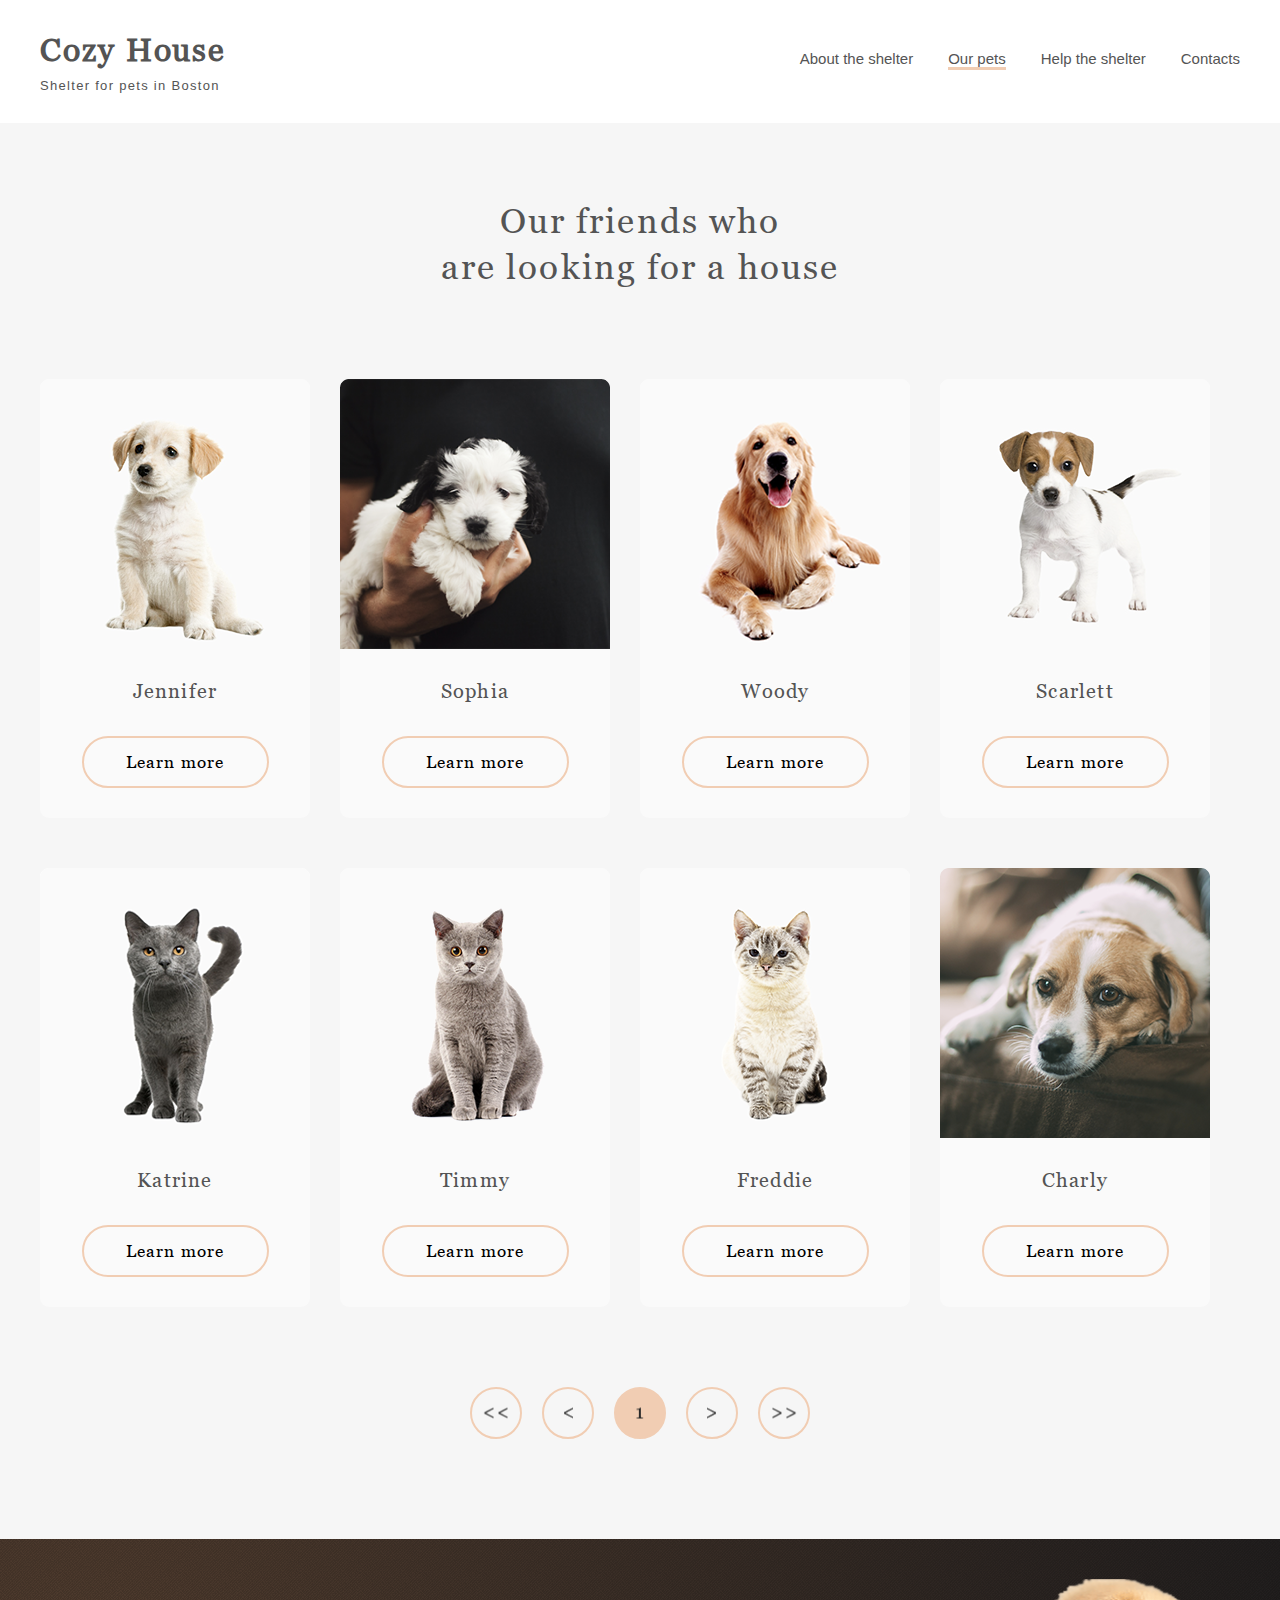
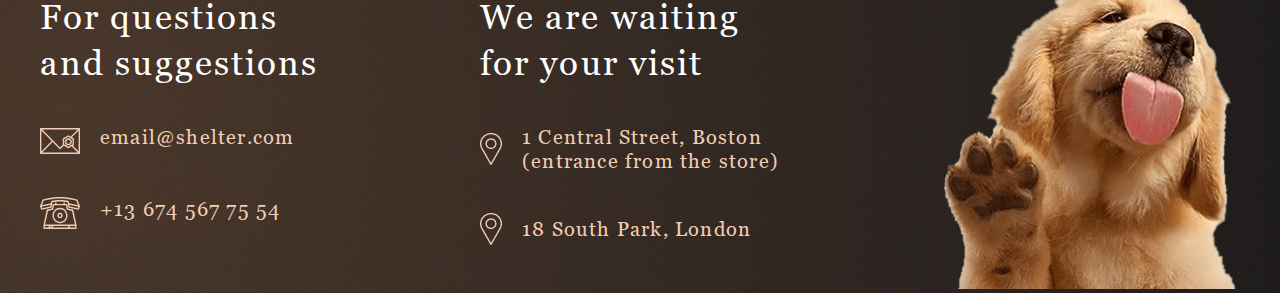
==== our_pets.html @ 8709ad4c "init: start project" ====
<!DOCTYPE html>
<html lang="en">
<head>
    <meta charset="UTF-8">
    <meta http-equiv="X-UA-Compatible" content="IE=edge">
    <meta name="viewport" content="width=device-width, initial-scale=1.0">
    <link rel="icon" href="./icons8-кошачий-след-16.png" type="image/x-icon">
    <title>Our_pets</title>
    <link rel="stylesheet" href="./css/style.css">
    <link rel="stylesheet" href="./css/media.css">
    <script src="./script.js" defer type="module"></script>
</head>
<body>
    <header class="header our_pets_header">
        <div hidden class="shadow"></div>
        <div class="container">
            <div class="header_wrapper our_pets_header_wrapper">
                <div class="header_nav">
                    <div class="logo">
                        <h1><a class="our_pets_header__color" href="index.html">Cozy House</a></h1>
                        <p class="our_pets_header__color">Shelter for pets in Boston</p>
                    </div>
                    <div class="burger_img">
                        <span></span><span></span><span></span>
                    </div>
                    <div class="nav_items" >
                        <nav class="navigation">
                            <ul>
                                <li><a class="nav_link our_pets_header__color" href="index.html">About the shelter</a></li>
                                <li><a class="nav_link our_pets_header__color activ" href="#our_pets_page">Our pets</a></li>
                                <li><a class="nav_link our_pets_header__color" href="index.html#help">Help the shelter</a></li>
                                <li><a class="nav_link our_pets_header__color" href="#contacts">Contacts</a></li>
                            </ul>
                        </nav>
                    </div>
                </div>
            </div>
        </div>
    </header>
    <main>
        <section id="our_pets_page" class="our_pets_wrapper our_pets_slider_items">
            <div class="container">
                <div class="pets_wrapper our_pets_wrapper_768">
                    <h3>Our friends who <br> are looking for a house</h3>
                    <div class="pets_slider our_pets_slider">
                        <div class="pets_slider_wrapper our_pets_slider_wrapper">
                            <div class="pets_slider_items our_pets_slider__wrap">
                                <!-- карточки питомцев генерируются из файла js  -->
                            </div>
                        </div>
                        <div class="pets_modal_wrapper">
                            <div class="pets_modal">
                                <div class="pets_modal_items">
                                    <!-- модальные окна  генерируются из файла js -->
                                </div>
                            </div>
                        </div>
                        <div id="buttons" class="our_pets_nav">
                            <div data-button class="our_pets_nav_item img_rotate"><img src="img/our_pets_img/right2.png" alt="arrow"></div>
                            <div data-button class="our_pets_nav_item img_rotate"><img src="img/our_pets_img/right1.png" alt="arrow"></div>
                            <div data-button class="our_pets_nav_item our_pets_nav_item_color"><img src="img/our_pets_img/1.png" alt="1"> </div>
                            <div data-button class="our_pets_nav_item"><img src="img/our_pets_img/right1.png" alt="arrow"></div>
                            <div data-button class="our_pets_nav_item"><img src="img/our_pets_img/right2.png" alt="arrow"></div>
                        </div>
                    </div>
                </div>
            </div>
        </section>
    </main>
    <footer  class="footer">
        <div class="container">
            <div class="footer_wrapper our_footer_wrapper">
                <div id="contacts" class="footer_contacts">
                    <h3 class="footer_subtittle">For questions and suggestions</h3>
                    <div class="contacts_mail contacts_item">
                        <img src="img/main_img/icon-email.svg" alt="email">
                        <a class="contacts_sub_item" href="mailto:email@shelter.com">email@shelter.com</a>
                    </div>
                    <div class="contacts_tel contacts_item">
                        <img src="img/main_img/icon-phone.svg" alt="phone">
                        <a class="contacts_sub_item" href="tel:+136745677554">+13 674 567 75 54</a>
                    </div>
                </div>
                <div class="footer_locations">
                    <h3 class="footer_subtittle">We are waiting for your visit</h3>
                    <div class="location_boston contacts_item">
                        <a href="https://goo.gl/maps/5yMMg4SWyN7D7pLT8" target="_blank">
                            <img src="img/main_img/icon-marker.png" alt="marker">
                            <p class="contacts_sub_item">1 Central Street, Boston (entrance from the store)</p>
                        </a>
                    </div>
                    <div class="location_london contacts_item">
                        <a href="https://goo.gl/maps/LT6GPy8SEJNLfkn78" target="_blank">
                            <img src="img/main_img/icon-marker.png" alt="marker">
                            <p class="contacts_sub_item">18 South Park, London </p>
                        </a>
                    </div>
                </div>
                <div class="footer_img">
                    <img src="img/main_img/footer-puppy.png" alt="puppy">
                </div>
            </div>
        </div>
    </footer>
</body>
</html>
---- css/style.css ----
* {
    box-sizing: border-box;
    margin: 0;
    padding: 0;
}

@font-face {
    font-family: arial;
    src: url(../fonts/arial/arial-regular.ttf);
    font-family: arial;
    src: url(../fonts/arial/arial-italic.ttf);
    font-family: georgia;
    src: url(../fonts/georgia/georgia-regular.ttf);
}

html {
    scroll-behavior: smooth;  
}

.container {
    max-width: 1280px;
    margin: 0 auto;
}

.shadow {
    position:fixed;
    left:0;
    top:0;
    height:100vh;
    width:100vw;
    background:#000;
    opacity:0.5;
    z-index: 6;
}

ul li {
    list-style-type: none;
}

a {
    text-decoration: none;
    color: black;
}

button,
.button {
    cursor: pointer;
    height: 52px;
    font-family: 'Georgia';
    font-style: normal;
    font-weight: 400;
    font-size: 17px;
    border-radius: 100px;
    letter-spacing: 0.06em;
}

.button__hover:hover {
    background: #fbe4d3;
    transition: all 0.5s;
}

h2 {
    font-family: 'Georgia';
    font-weight: 400;
    font-size: 44px;
    line-height: 130%;
    color: #FFFFFF;
}

h3 {
    font-family: 'Georgia';
    font-weight: 400;
    font-size: 35px;
    line-height: 130%;
    letter-spacing: 0.06em;
    color: #545454;
}

.header {
    background: url(../img/main_img/noise_transparent.png), radial-gradient(100% 215.42% at 0% 0%, #5B483A 0%, #262425 100%), #211F20;
}

.header_wrapper {
    padding: 30px 40px 0;
}

.header_nav {
    display: flex;
    justify-content: space-between;
}

.logo p {
    font-family: 'Arial';
    font-size: 13px;
    color: #FFFFFF;
    letter-spacing: 0.1em;
    margin-top: 10px;
}

h1 {
    font-family: 'Georgia';
    font-size: 32px;
    letter-spacing: 0.06em;
    margin: 0;
}

h1 a {
    color: #F1CDB3;
}

.navigation ul {
    display: flex;
}

.navigation ul li {
    margin-top: 20px;
}

.activ {
    border-bottom: 3px solid #F1CDB3;
}

.nav_link {
    font-family: 'Arial';
    font-size: 15px;
    color: #CDCDCD;
    margin-left: 35px;
}

.nav_link:hover {
    color: #FAFAFA;
}

.nav_link:active {
    border-bottom: 3px solid #F1CDB3;
    transition: all 0.3s;
}

.not_only {
    display: flex;
    padding: 0 40px 0;
}

.not_only .descr {
    align-self: center;
}

.not_only .descr h2 {
    max-width: 310px;
}

.not_only .descr p {
    font-family: 'Arial';
    font-style: normal;
    font-weight: 400;
    font-size: 15px;
    line-height: 160%;
    color: #CDCDCD;
    margin-top: 42px;
    margin-bottom: 42px;
}

.button {
    display: block;
    width: 207px;
    background: #F1CDB3;
    text-align: center;
    padding: 18px;
}

.not_only .descr button:hover {
    background: #f9e6d8;
    transition: all 0.5s;
}

.img_main {
    height: 728px;
    margin-top: 90px;
    margin-left: 42px;
}

.about {
    background-color: #FFFFFF;
}

.about_wrapper {
    display: flex;
    justify-content: space-evenly;
    padding: 80px 40px 100px;
}
.about_img {
    margin-left: 45px;
}
.about_descr {
    max-width: 430px;
    margin-right: 45px;
}

.about_descr h3 {
    margin-top: 14px;
    max-width: 370px;
}

.about_descr p {
    margin-top: 25px;
    line-height: 148%;
    max-width: 430px;
}

.pets {
    background-color: #F6F6F6;
}

.pets_wrapper {
    padding: 80px 40px 100px;
}

.pets_wrapper h3,
.help_wrapper h3 {
    max-width: 400px;
    text-align: center;
    margin: -5px auto;
}

.pets_slider {
    max-width: 1200px;
    display: flex;
    justify-content: space-between;
    align-items: center;
}

.pets_slider_wrapper {
    max-width: 990px;
    overflow: hidden;
}

.pets_slider_items {
    max-width: 1200px;
    margin: 60px 0;
    display: flex;
    transition: all 0.5s;
}

.pets_slider_item {
    width: 270px;
    margin-right: 90px;
}

.slider_items_arrow {
    align-self: center;
    display: block;
    width: 52px;
    height: 52px;
    border: 2px solid #F1CDB3;
    background-color: #F6F6F6;
    border-radius: 50%;
    background-image: url('../img/main_img/Arrow.png');
    background-size: 14px 6px;
    background-repeat: no-repeat;
    background-position: right 45% bottom 50%;
    z-index: 4;
}

.slider_items_arrow:hover {
    cursor: pointer;
    background: #FDDCC4;
    transition: 0.5s;
    background-image: url('../img/main_img/Arrow.png');
    background-size: 14px 6px;
    background-repeat: no-repeat;
    background-position: right 45% bottom 50%;
}

.arrow__start {
    transform: rotate(180deg);
}

.pets_slider_item {
    display: flex;
    flex-direction: column;
    align-items: center;
    background: #FAFAFA;
    border-radius: 9px;
    cursor: pointer;
    margin-bottom: 20px;
}

.pets_slider_item:hover {
    box-shadow: 1px -1px 10px 1px rgba(34, 60, 80, 0.2);
    transition: 0.5s;
}

.pets_slider_item p {
    font-family: 'Georgia';
    font-style: normal;
    font-weight: 400;
    font-size: 20px;
    letter-spacing: 0.06em;
    color: #545454;
    margin-top: 30px;
}

.pets_slider_item button {
    width: 187px;
    border: 2px solid #F1CDB3;
    margin-top: 33px;
    margin-bottom: 30px;
    background: #FAFAFA;
}

.pets_slider_btn {
    display: block;
    margin: 0 auto;
    width: 261px;
    background: #F1CDB3;
    border: none;
    letter-spacing: 0.06em;
}

.pets_modal_item {
    max-width: 950px;
    display: flex;
    justify-content: space-between;
    position: fixed;
    z-index: 10;
    top: 50%;
    left: 50%;
    transform: translate(-50%, -50%);
    background: #FAFAFA;
    padding: 20px;
    box-shadow: 0px 2px 35px 14px rgba(13, 13, 13, 0.04);
    border-radius: 15px;
}

.pets_modal_item__hidden {
    display: none;
}

.modal_cross {
    position: absolute;
    top: -45px;
    right: -45px;
    border: 2px solid #F1CDB3;
    border-radius: 100px;
    width: 50px;
    height: 50px;
    padding: 10px;
}

.modal_cross:hover {
    background-color: #f0a773;
}

.modal_cross img {
    margin-top: 7px;
    margin-left: 8px;
}

.pets_modal_item h3 {
    text-align: left;
    margin: 0;
    margin-bottom: 10px;
}

.pets_modal_img {
    margin-right: 30px;
    align-self: center;
}

.pets_modal_img img {
    width: 500px;
    height: 500px;
}

.pets_modal_item p {
    font-family: 'Georgia';
    font-weight: 400;
    font-size: 15px;
    line-height: 110%;
    letter-spacing: 0.06em;
    color: #000000;
    margin-top: 40px;
}

.pets_modal_item span {
    font-weight: 900;
}

.pets_modal_item ul {
    margin-top: 40px;
}

.pets_modal_item ul li {
    margin-bottom: 10px;
}

.pets_modal_item li::before {
    color: #F1CDB3; /* Цвет маркера */
    content: "▪"; /* Сам маркер */
    padding-right: 10px; /* Расстояние от маркера до текста */
   }

.next {
    transform: translateX(-360px);
}

.help {
    padding: 80px 40px 40px;
}

.help_wrapper h3 {
    max-width: 310px;
}

.help_items {
    max-width: 1026px;
    margin: 63px auto;
    display: flex;
    row-gap: 60px;
    column-gap: 119px;
    flex-wrap: wrap;
}

.help_item {
    display: flex;
    flex-direction: column;
    align-items: center;
}

.help_item:nth-child(6) {
    margin-left: 80px;
}

.help_item p {
    margin-top: 30px;
    font-family: 'Georgia';
    font-style: normal;
    font-weight: 400;
    font-size: 20px;
    letter-spacing: 0.06em;
    color: #545454;
}

.donation {
    padding: 80px 0px 100px;
    background: #F6F6F6;
}

.donation_wrapper {
    max-width: 915px;
    margin: 0 auto;
    display: flex;
    justify-content: center;
}

.donation_img {
    margin-top: 10px;
}

.donation_descr h3 {
    max-width: 300px;
}

.donation_descr {
    margin-left: 30px;
}

.donation_descr p {
    margin-top: 20px;
    font-family: 'Georgia';
    font-style: normal;
    font-weight: 400;
    font-size: 15px;
    letter-spacing: 0.06em;
    color: #545454;
}

.donation_wrapper .descr_card {
    margin-top: 18px;
    display: flex;
    justify-content: space-between;
    max-width: 350px;
    padding: 10px 15px;
    border-radius: 9px;
    background-color: #F1CDB3;
}

.donation_wrapper .descr_card:hover {
    background: #fbe4d3;
    transition: all 0.5s;
}

.donation_wrapper .descr_card p {
    font-family: 'Georgia';
    font-style: normal;
    font-weight: 400;
    font-size: 20px;
    letter-spacing: 0.06em;
    color: #545454;
    margin-top: 0;
}

.donation_descr .donation_descr_info {
    font-family: 'Arial';
    font-style: italic;
    font-weight: 400;
    font-size: 12px;
    line-height: 18px;
    color: #B2B2B2;
    max-width: 380px;
    letter-spacing: 0.0em;
}

.footer {
    background: url(../img/main_img/noise_transparent.png), radial-gradient(110.67% 538.64% at 5.73% 50%, #513D2F 0%, #1A1A1C 100%), #211F20;
    padding-bottom: 0;
}

.footer_wrapper {
    display: flex;
    justify-content: space-between;
    padding: 40px 40px 0;
}

.footer_contacts {
    max-width: 280px;
}

.footer_contacts h3,
.footer_locations h3{
    margin-top: 15px;
    color: #FFFFFF;
}

.footer_locations {
    max-width: 300px;
}

.contacts_item {
    margin-top: 40px;
    display: flex;
    justify-content: flex-start;
    font-family: 'Georgia';
    font-style: normal;
    font-weight: 400;
    font-size: 20px;
    color: #F1CDB3;
}

.contacts_sub_item {
    margin-left: 20px;
    letter-spacing: 0.06em;
    color: #F1CDB3;
}

.contacts_sub_item:hover {
    border-bottom: 3px solid #F1CDB3;
    transition: all 0.3s;
}

.location_boston a,
.location_london a {
    display: flex;
    align-items: center;
}

.our_pets_header {
    background: #FFFFFF;
    padding: 0;
}

.our_pets_header__color,
.logo .our_pets_header__color {
    color: #545454;
}

.our_pets_header__color:hover {
    color: #292929;
}

.our_pets_header_wrapper {
    padding: 30px 40px;
}

.our_pets_wrapper {
    background: #F6F6F6;
}

.our_pets_slider_wrapper {
    max-width: 1200px;
}

.our_pets_slider {
    flex-direction: column;
}

.our_pets_slider__wrap {
    max-width: 1200px;
    flex-wrap: wrap;
    margin: 65px 0 60px;
}

.our_pets_nav {
    display: flex;
    justify-content: center;
    margin-right: 20px;
}

.our_pets_slider_item {
    margin-top: 30px;
    margin-right: 30px;

}

.our_pets_nav_item {
    width: 52px;
    height: 52px;
    border: 2px solid #F1CDB3;
    border-radius: 100px;
    position: relative;
    margin-left: 20px;
    cursor: pointer;
    padding: 20px;
}

.our_pets_nav .img_rotate {
    transform: rotate(180deg);
}

.our_pets_nav_item_color {
    background-color: #F1CDB3;
}

.our_pets_nav_item:active {
    transition: 0.2s;
    background: #F1CDB3;
}

.our_pets_nav_item img {
    position: absolute;
    top: 50%;
    left: 50%;
    margin-right: -50%;
    transform: translate(-50%, -50%)
}
---- css/media.css ----
@media (max-width: 1130px) {
    .img_main {
        height: 600px;
        margin-left: 20px;
    }
    .img_main img {
        height: 600px;
    }
}

@media (max-width: 1050px) {
    .about_wrapper {
        display: flex;
        justify-content: space-between;
        padding: 80px 30px 100px;
    }
    .pets_wrapper {
        padding: 80px 30px 100px;
    }
    .pets_slider_items {
       margin: 65px 0 60px;
    }
    

    .slider_items_arrow {
        margin-right: 0px;
    }
    .pets_slider_btn {
        margin-top: -5px;
    }
}

@media(max-width: 850px) {
    .container {
        max-width: 768px;
    }

    .header_wrapper {
        padding: 30px 30px 0;
    }

    .not_only {
        flex-direction: column;
    }
    .not_only .descr {
        max-width: 460px;
        margin: 0 auto;
        margin-top: 60px;
    }

    .descr .button {
        display: block;
        margin: 0 auto;
    }

    .img_main {
        height: 600px;
        margin-left: 120px;
    }
    
    .img_main img {
        height: 600px;
        object-fit: cover;
    }
    
    .about_wrapper {
        display: flex;
        flex-direction: column-reverse;
        align-items: center;
        padding: 80px 150px 100px;
    }
    .about_descr {
        margin-right: 0px;
    }
    .about_img {
        margin-top: 80px;
        margin-left: 0;
    }
    .about_descr h3 {
        margin-top: 0px;
    }
    .about_descr p {
        font-family: 'Arial';
        font-style: normal;
        font-weight: 400;
        font-size: 15px;
        line-height: 160%;
    }

    .pets_slider {
        max-width: 708px;
    }

    .pets_slider_wrapper {
        max-width: 580px;
        margin: 0 auto;
    }

    .pets_slider_item {
        margin-right: 40px;
    }
    
    .pets_modal_img img {
        width: 350px;
        height: 350px;
    }

    .help {
        padding: 80px 70px 40px;
    }
    .help_wrapper h3 {
        margin-top: 1px;
    }
    .help_items {
        display: grid;
        grid-template-columns: 1fr 1fr 1fr;
        grid-template-rows: 1fr 1fr 1fr;
        row-gap: 55px;
        column-gap: 60px;
        flex-wrap: nowrap;
    }
    .help_item {
        max-width: 170px;
    }
    .help_item:nth-child(6) {
        margin-left: 0px;
    }
    .donation {
        padding: 80px 0px 97px;
    }
    .donation_wrapper {
        flex-direction: column-reverse;
    }
    .donation_descr {
        max-width: 380px;
        margin: 0 auto;
    }
    .donation_img {
        display: block;
        margin: 0 auto;
        margin-top: 60px;
    }
    .footer_wrapper {
        display: flex;
        justify-content: space-around;
        flex-wrap: wrap;
        padding: 30px 30px 0;
    }
    .footer_contacts h3,
    .footer_locations h3 {
        margin-top: 0px;
    }
    .footer_img {
        margin-top: 55px;
    }
    .our_pets_header_wrapper {
        padding: 30px 30px;
    }

    .our_pets_wrapper_768 {
        padding: 85px 30px 80px;
    }

    .our_pets_slider__wrap {
        flex-wrap: wrap;
        justify-content: space-evenly;
        margin: 30px 20px;
    }

    .our_pets_slider_item_768 {
        margin-bottom: 27px;
    }

    .our_pets_slider_item {
        margin-top: 0;
    }

    .our_pets_slider_item__hidden {
        display: none;
    }
    .our_pets_nav {
        margin-top: -20px;
    }
}

@media (max-width: 767.9px) {
    .burger_img {
        position: relative;
        z-index: 9;
        width: 40px;
        height: 40px;
        top: 20px;
        right: 20px;
    }
    .burger_img span {
        width: 30px;
        height: 3px;
        background-color: #F1CDB3;
        position: absolute;
        top: 17px;
        left: 5px;
    }
    .burger_img span:nth-child(1) {
        transform: translateY(-10px);
    }
    .burger_img span:nth-child(3) {
        transform: translateY(10px);
    }
    .nav_items {
        background-color: #292929;
        position: fixed;
        z-index: 8;
        height: 100%;
        width: 320px;
        top: 0;
        right: 0;
        transform: translateX(100%);
	    transition: transform .5s;
    }
  
    .menu_activ {
        transform: translateX(0);
    }

    .menu_shadow {
        background: rgba(96, 95, 95, 0.2);
        width: 100vw;
    }
    
    .navigation ul {
        flex-direction: column;
        text-align: center;
        align-items: center;
        margin-top: 150px;
    }
    .navigation ul li {
        margin-top: 42px;
    }
    .nav_link  {
        font-size: 32px;
        color: #CDCDCD;
    }
    .nav_link:hover {
        color: #FAFAFA;
    }
    
    
}

@media (max-width: 740px) {
    
    .about_wrapper {
        display: flex;
        flex-direction: column-reverse;
        align-items: center;
        padding: 40px;
    }
    .img_main {
        height: 480px;
        margin-left: 0;
        margin-right: 5px;
    }
    .img_main img {
        height: 480px;
    }
    .help {
        padding: 42px 15px;
    }

    .pets_modal_img {
        display: none;
    }

    .pets_slider_btn {
        margin-top: 0;
    }
    .our_pets_slider__wrap {
        display: flex;
        justify-content: space-around;
        flex-wrap: wrap;
    }

}

@media (max-width: 530px) {
    .img_main img {
        width: 260px;
        height: 270px;
        margin-left: 20px;
        margin-top: 10px;
    }
    .img_main {
        height: 285px;
        overflow: hidden;
    }
    .pets_slider {
        flex-direction: column;
        justify-content: center;
    }
    .pets_slider_wrapper {
        max-width: 270px;
        margin: 0 auto;
        order: -1;
    }

    .arrow__start {
        align-self: start;
    }

    .arrow_end {
        align-self: end;
        margin-top: -55px;
    }

   .pets_slider_btn {
        margin-top: 20px;
   }
    
    .help_wrapper h3,
    .donation_descr h3 {
        max-width: 225px;
        margin: 0 auto;
    }
    .help_items {
        margin: 0;
        margin-top: 42px;
        display: grid;
        grid-template-columns: 1fr 1fr;
        grid-template-rows: 1fr 1fr;
        row-gap: 30px;
        column-gap: 30px;
    }
    .help_item {
        max-width: 130px;
    }
    .help_item p {
        font-size: 15px;
        margin-top: 20px;
    }
    .help_item img {
        width: 50px;
        height: 50px;
    }
    .donation_img {
        margin-top: 42px;
    }

    .donation_img img {
        width: 260px;
    }
    
}

@media(max-width: 420px) {
    .container {
        max-width: 320px;
        overflow: hidden;
    }
    h2,
    h3 {
        font-size: 25px;
        text-align: center;
    }
    .header_wrapper {
        padding: 30px 20px 0;
    }
    .logo p {
        margin-top: 9px;
        margin-left: 3px;
    }
    .img_main img {
        margin-left: 40px;
    }

    .burger_img {
        right: 10px;
    }
    
    .not_only {
        padding: 0 10px 0;
    }
    .not_only .descr h2,
    .about_descr h3  {
        max-width: 220px;
        margin-left: 40px;
        letter-spacing: 1.5px;
    }
    .not_only .descr p {
        text-align: center;
    }
    
    .about_wrapper,
    .pets_wrapper,
    .donation {
        padding: 42px 10px;
    }
    .about_descr p {
        text-align: justify;
        line-height: 158%;
        margin-left: 15px;
        margin-right: 15px;
        letter-spacing: 0;
    }
    .about_img img {
        width: 260px;
        height: 353px;
    }
    .about_img {
        margin-top: 42px;
    } 
    
    .pets_slider {
        max-width: 280px;
        margin: 0 auto;
    }

    .donation_descr p {
        text-align: start;
        letter-spacing: 0;
        margin-left: 12px;
    }
    .donation_wrapper .descr_card {
        max-width: 280px;
        margin: 0 auto;
        margin-top: 28px;
    }
    .donation_wrapper .descr_card p {
        font-size: 15px;
    }
    
    .footer_wrapper {
        padding: 30px 10px 0;
    }
    .footer_wrapper {
        margin-top: -5px;
    }
    .footer_contacts,
    .footer_locations {
        max-width: 280px;
    }
    .contacts_mail {
        margin-left: 15px;
    }
    .contacts_tel {
        margin-left: 20px;
    }
    .footer_locations h3 {
        max-width: 294px;
    }
    .footer_locations {
        max-width: 300px;
        margin-top: 40px;
    }
    .location_boston,
    .location_london {
        max-width: 300px;
    }
    .location_boston, 
    .location_london {
        margin-top: 40px;
    }
    .footer_img {
        margin-top: 35px;
    }
    .footer_img img {
        width: 260px;
        height: 270px;
    }
    .our_pets_header_wrapper {
        padding: 30px 20px;
    }
    .our_pets_slider__wrap {
        display: flex;
        flex-direction: column;
    }
   
    .our_pets_nav {
        /* max-width: 300px; */
        justify-content: space-between;
        margin: 0;
    }
    .our_pets_nav_item {
        margin: 0;
    }
    .our_footer_wrapper {
        margin-top: 0px;
    }
}
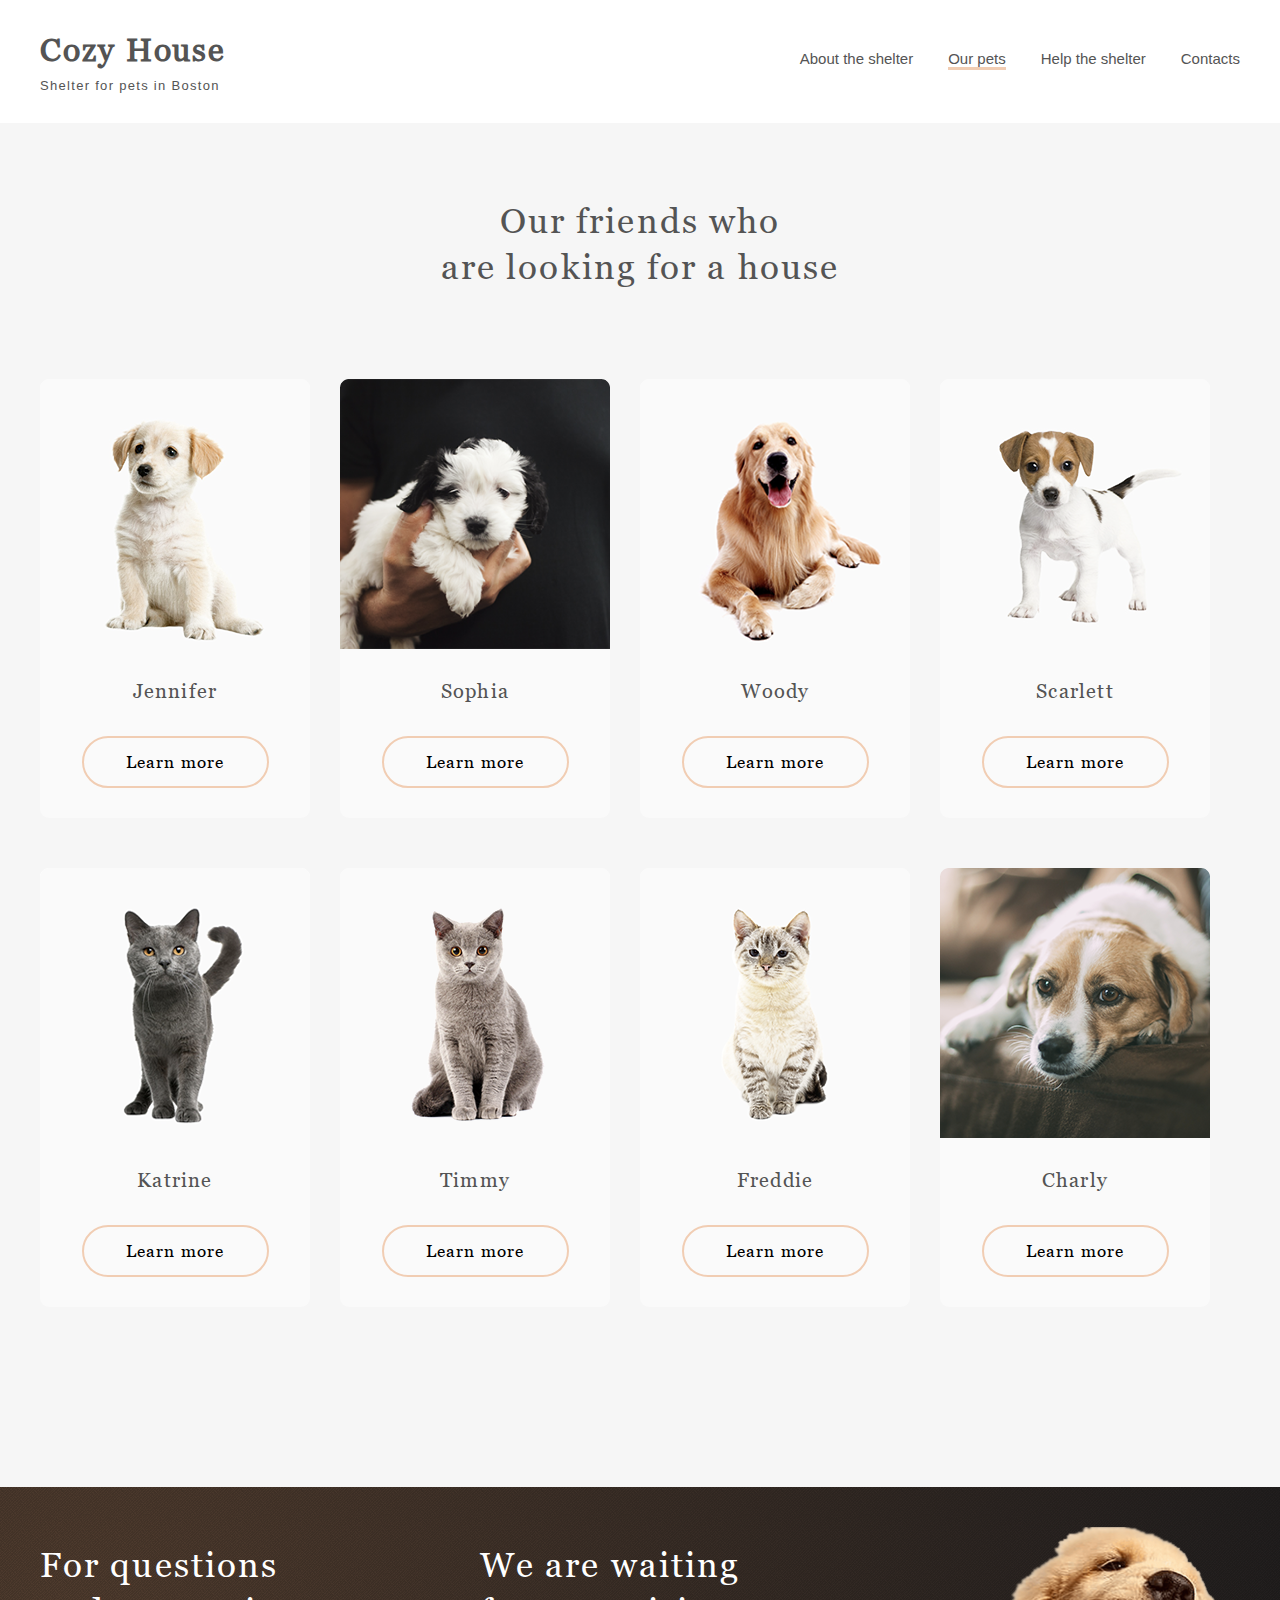
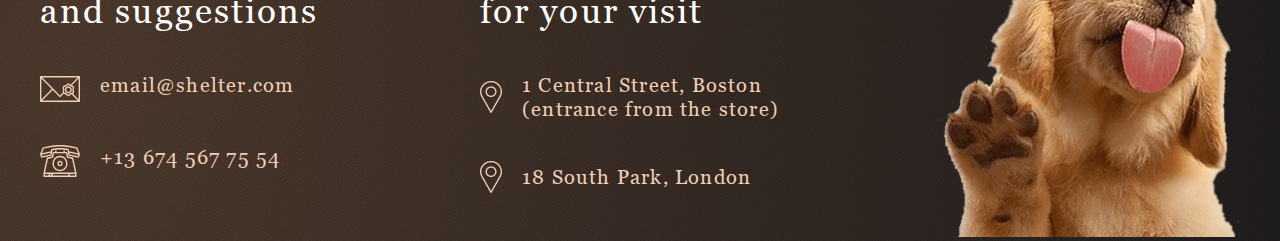
==== commit 7eb0e991: "day's work" ====
--- a/our_pets.html
+++ b/our_pets.html
@@ -55,13 +55,13 @@
                                 </div>
                             </div>
                         </div>
-                        <div id="buttons" class="our_pets_nav">
-                            <div data-button class="our_pets_nav_item img_rotate"><img src="img/our_pets_img/right2.png" alt="arrow"></div>
-                            <div data-button class="our_pets_nav_item img_rotate"><img src="img/our_pets_img/right1.png" alt="arrow"></div>
-                            <div data-button class="our_pets_nav_item our_pets_nav_item_color"><img src="img/our_pets_img/1.png" alt="1"> </div>
-                            <div data-button class="our_pets_nav_item"><img src="img/our_pets_img/right1.png" alt="arrow"></div>
-                            <div data-button class="our_pets_nav_item"><img src="img/our_pets_img/right2.png" alt="arrow"></div>
-                        </div>
+                        <!-- <div id="buttons" class="our_pets_nav">
+                            <div data-button data-btn1 class="our_pets_nav_item img_rotate"><img src="img/our_pets_img/right2.png" alt="arrow"></div>
+                            <div data-button data-btn2 class="our_pets_nav_item img_rotate"><img src="img/our_pets_img/right1.png" alt="arrow"></div>
+                            <div data-button data-count class="our_pets_nav_item our_pets_nav_item_color"><img src="img/our_pets_img/1.png" alt="1"> </div>
+                            <div data-button data-btn3 class="our_pets_nav_item"><img src="img/our_pets_img/right1.png" alt="arrow"></div>
+                            <div data-button data-btn4 class="our_pets_nav_item"><img src="img/our_pets_img/right2.png" alt="arrow"></div>
+                        </div> -->
                     </div>
                 </div>
             </div>
--- a/css/style.css
+++ b/css/style.css
@@ -231,7 +231,7 @@
 }
 
 .pets_slider_wrapper {
-    max-width: 990px;
+    max-width: 900px;
     overflow: hidden;
 }
 
@@ -239,7 +239,7 @@
     max-width: 1200px;
     margin: 60px 0;
     display: flex;
-    transition: all 0.5s;
+    /* transition: all 1s; */
 }
 
 .pets_slider_item {
@@ -286,6 +286,10 @@
     margin-bottom: 20px;
 }
 
+.pets_slider_item img {
+    pointer-events: none;
+}
+
 .pets_slider_item:hover {
     box-shadow: 1px -1px 10px 1px rgba(34, 60, 80, 0.2);
     transition: 0.5s;
@@ -307,6 +311,7 @@
     margin-top: 33px;
     margin-bottom: 30px;
     background: #FAFAFA;
+    pointer-events: none;
 }
 
 .pets_slider_btn {
@@ -333,7 +338,7 @@
     border-radius: 15px;
 }
 
-.pets_modal_item__hidden {
+[hidden] {
     display: none;
 }
 
@@ -355,6 +360,7 @@
 .modal_cross img {
     margin-top: 7px;
     margin-left: 8px;
+    pointer-events: none;
 }
 
 .pets_modal_item h3 {
@@ -396,9 +402,9 @@
 }
 
 .pets_modal_item li::before {
-    color: #F1CDB3; /* Цвет маркера */
-    content: "▪"; /* Сам маркер */
-    padding-right: 10px; /* Расстояние от маркера до текста */
+    color: #F1CDB3; 
+    content: "▪"; 
+    padding-right: 10px; 
    }
 
 .next {
@@ -512,6 +518,34 @@
     letter-spacing: 0.0em;
 }
 
+.call {
+    padding: 50px;
+}
+
+.call .btn_call {
+    width: 20%;
+    height: 40px;
+    padding: 5px 20px;
+    background: #F1CDB3;
+    border: none;
+}
+
+.call_wrapper h3 {
+    text-align: center;
+}
+
+.call_wrapper form {
+    margin-top: 20px;
+    text-align: center;
+}
+
+form input {
+    margin-right: 20px;
+    padding: 10px;
+    border-radius: 10px;
+    border: 1px solid #c5c4c4;
+}
+
 .footer {
     background: url(../img/main_img/noise_transparent.png), radial-gradient(110.67% 538.64% at 5.73% 50%, #513D2F 0%, #1A1A1C 100%), #211F20;
     padding-bottom: 0;
@@ -599,6 +633,8 @@
     max-width: 1200px;
     flex-wrap: wrap;
     margin: 65px 0 60px;
+    align-items: center;
+    justify-content: center;
 }
 
 .our_pets_nav {
--- a/css/media.css
+++ b/css/media.css
@@ -17,6 +17,21 @@
     .pets_wrapper {
         padding: 80px 30px 100px;
     }
+
+    .pets_slider_wrapper {
+        max-width: 580px;
+        margin: 0 auto;
+    }
+
+    .our_pets_slider_wrapper {
+        max-width: 1200px;
+        margin: 0 auto;
+    }
+
+    .pets_slider_item:nth-child(2) {
+        margin-right: 0;
+    }
+
     .pets_slider_items {
        margin: 65px 0 60px;
     }
@@ -89,11 +104,6 @@
 
     .pets_slider {
         max-width: 708px;
-    }
-
-    .pets_slider_wrapper {
-        max-width: 580px;
-        margin: 0 auto;
     }
 
     .pets_slider_item {
@@ -140,6 +150,23 @@
         margin: 0 auto;
         margin-top: 60px;
     }
+
+    .order_form {
+        display: flex;
+        flex-direction: column;
+        justify-content: center;
+        align-items: center;
+    }
+    .order_form input {
+        width: 70%;
+        align-items: center;
+        margin-top: 10px;
+        margin-right: 0;
+    }
+    .call .btn_call {
+        width: 70%;
+        margin-top: 20px;
+    }
     .footer_wrapper {
         display: flex;
         justify-content: space-around;
@@ -189,7 +216,7 @@
         z-index: 9;
         width: 40px;
         height: 40px;
-        top: 20px;
+        top: 5px;
         right: 20px;
     }
     .burger_img span {
@@ -271,6 +298,18 @@
         display: none;
     }
 
+    .pets_slider_wrapper {
+        max-width: 270px;
+    }
+
+    .our_pets_slider_wrapper {
+        max-width: 1200px;
+    }
+
+    .pets_slider_item {
+        margin-right: 0px;
+    }
+
     .pets_slider_btn {
         margin-top: 0;
     }
@@ -297,14 +336,14 @@
         flex-direction: column;
         justify-content: center;
     }
+
     .pets_slider_wrapper {
-        max-width: 270px;
-        margin: 0 auto;
         order: -1;
     }
 
     .arrow__start {
         align-self: start;
+        margin-top: -40px;
     }
 
     .arrow_end {
